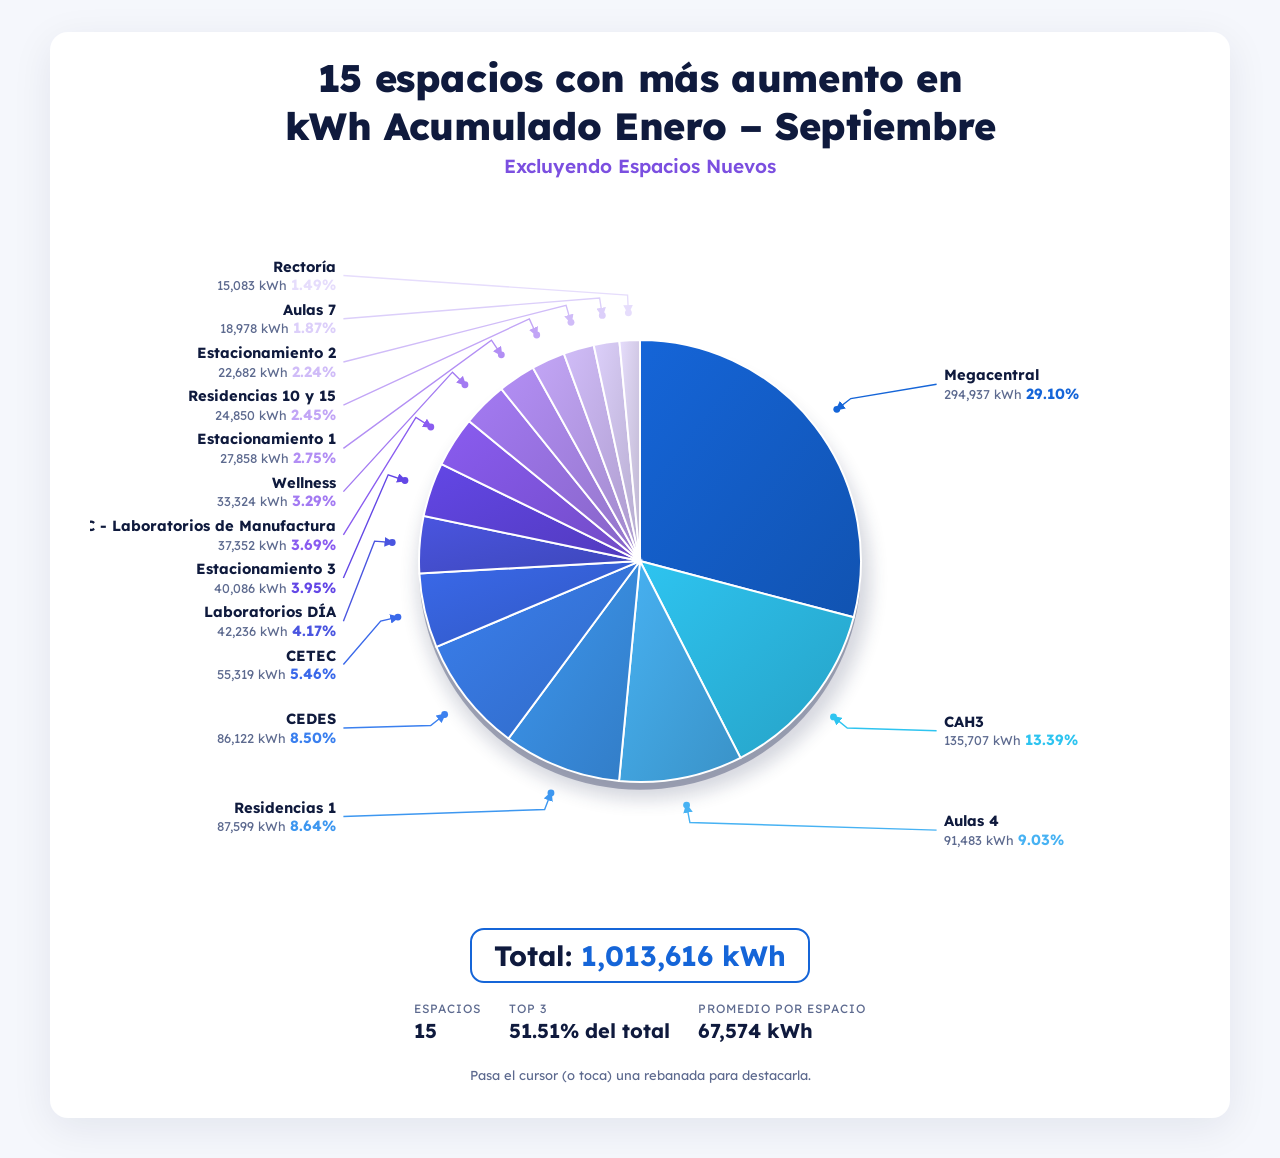
==== index.html @ 66a93bc1 "Add files via upload" ====
<!doctype html>
<html lang="es"><head><meta charset="utf-8"><meta name="viewport" content="width=device-width,initial-scale=1">
<title>Aumento kWh Enero–Septiembre</title>
<meta name="claude:viewport-fit-sides" content="cover">
<link rel="preconnect" href="https://fonts.googleapis.com">
<link rel="stylesheet" href="https://fonts.googleapis.com/css2?family=Lexend:wght@400;600;700;800&display=swap">
<style>
/* Layout: título arriba, pastel con etiquetas a ambos lados, franja de detalle abajo */
:root{
  --bg:#f5f7fc; --card:#ffffff; --fg:#0f1a3d; --muted:#5d6a8f; --line:#c9d2ea;
  --accent:#1565d8; --violet:#7b4fe0; --depth:#1b2650;
  --font:"Lexend",system-ui,-apple-system,"Segoe UI",sans-serif;
}
@media (prefers-color-scheme:dark){:root:not([data-theme="light"]){
  --bg:#0b1024; --card:#131a36; --fg:#eef2ff; --muted:#9aa6cc; --line:#2c3762;
  --accent:#5aa2ff; --violet:#b293ff; --depth:#02040c; color-scheme:dark}}
:root[data-theme="dark"]{
  --bg:#0b1024; --card:#131a36; --fg:#eef2ff; --muted:#9aa6cc; --line:#2c3762;
  --accent:#5aa2ff; --violet:#b293ff; --depth:#02040c; color-scheme:dark}
html,body{background:var(--bg);color:var(--fg);font-family:var(--font)}
.wrap{max-width:1180px;margin:0 auto;padding-block:24px 32px;
  padding-left:max(16px,env(safe-area-inset-left,0px));padding-right:max(16px,env(safe-area-inset-right,0px))}
.card{background:var(--card);border-radius:18px;padding:22px clamp(8px,2vw,28px);box-shadow:0 10px 40px rgba(15,26,61,.08)}
h1{margin:0;text-align:center;font-weight:800;font-size:clamp(20px,3.4vw,38px);text-wrap:balance;letter-spacing:-.01em}
.sub{text-align:center;color:var(--violet);font-weight:600;margin:4px 0 0;font-size:clamp(13px,1.6vw,19px)}
.chart{overflow-x:auto}
svg{display:block;width:100%;height:auto;min-width:640px;max-width:1100px;margin:0 auto}
.slice{cursor:pointer;transition:transform .45s cubic-bezier(.2,.9,.25,1.2);outline:none}
.slice .top{stroke:var(--card);stroke-width:2;transition:filter .3s}
.slice .ext,.slice .shadow{opacity:0;transition:opacity .3s}
.slice.on .ext{opacity:1}.slice.on .shadow{opacity:.45}
.slice.on .top{filter:brightness(1.08) saturate(1.1)}
.chart.has-on .slice:not(.on) .top{filter:saturate(.55) opacity(.55)}
.lbl{transition:opacity .3s}
.chart.has-on .lbl:not(.on){opacity:.28}
.lbl .name{font-weight:700;font-size:15px}
.lbl .val{font-size:13px;fill:var(--muted)}
.lbl .pct{font-weight:700;font-size:15px}
.lbl .lead{fill:none;stroke-width:1.4;transition:stroke-width .3s}
.lbl.on .lead{stroke-width:3}
.lbl .box{opacity:0;transition:opacity .3s}
.lbl.on .box{opacity:1}
.lbl .arrow{opacity:0;transition:opacity .3s}.lbl.on .arrow{opacity:1}
.lbl .dot{transition:opacity .3s}.lbl.on .dot{opacity:0}
.total{display:flex;justify-content:center;margin-top:4px}
.total span{border:2px solid var(--accent);border-radius:14px;padding:8px 22px;font-weight:700;font-size:clamp(18px,2.4vw,28px);font-variant-numeric:tabular-nums}
.total b{color:var(--accent)}
.detail{margin-top:18px;display:flex;flex-wrap:wrap;gap:10px 28px;justify-content:center;align-items:baseline;min-height:56px;font-variant-numeric:tabular-nums}
.detail .k{font-size:12px;text-transform:uppercase;letter-spacing:.08em;color:var(--muted)}
.detail .v{font-size:20px;font-weight:700}
.detail .item{display:flex;flex-direction:column;gap:2px;min-width:0}
.hint{color:var(--muted);text-align:center;font-size:13px;margin-top:10px}
@media (prefers-reduced-motion:reduce){.slice,.slice *,.lbl,.lbl *{transition:none!important}}
</style>

<div class="wrap">
  <div class="card">
    <h1>15 espacios con más aumento en kWh Acumulado Enero – Septiembre</h1>
    <p class="sub">Excluyendo Espacios Nuevos</p>
    <div class="chart" id="chart">
      <svg id="svg" viewBox="0 0 1120 760" role="img" aria-label="Gráfica de pastel de aumento en kWh por espacio"></svg>
    </div>
    <div class="total"><span>Total: <b>1,013,616 kWh</b></span></div>
    <div class="detail" id="detail" aria-live="polite"></div>
    <p class="hint">Pasa el cursor (o toca) una rebanada para destacarla.</p>
  </div>
</div>

<script>
const DATA=[
 ["Megacentral",294937,"29.10%","#1565d8"],
 ["CAH3",135707,"13.39%","#2ec4f0"],
 ["Aulas 4",91483,"9.03%","#47b2f3"],
 ["Residencias 1",87599,"8.64%","#3d97f0"],
 ["CEDES",86122,"8.50%","#3b80ef"],
 ["CETEC",55319,"5.46%","#3a69ea"],
 ["Laboratorios DÍA",42236,"4.17%","#4a55e0"],
 ["Estacionamiento 3",40086,"3.95%","#6347e6"],
 ["CETEC - Laboratorios de Manufactura",37352,"3.69%","#8a5cf0"],
 ["Wellness",33324,"3.29%","#a37af2"],
 ["Estacionamiento 1",27858,"2.75%","#b28ef4"],
 ["Residencias 10 y 15",24850,"2.45%","#c2a5f6"],
 ["Estacionamiento 2",22682,"2.24%","#d0bcf8"],
 ["Aulas 7",18978,"1.87%","#dccffa"],
 ["Rectoría",15083,"1.49%","#e6ddfc"]
];
const TOTAL=DATA.reduce((s,d)=>s+d[1],0), AVG=TOTAL/DATA.length;
const NS="http://www.w3.org/2000/svg", svg=document.getElementById("svg"), chart=document.getElementById("chart");
const CX=560, CY=390, R=225, POP=24, DEPTH=14;
const el=(t,a={},p)=>{const e=document.createElementNS(NS,t);for(const k in a)e.setAttribute(k,a[k]);if(p)p.appendChild(e);return e};
const pt=(a,r)=>[CX+r*Math.sin(a),CY-r*Math.cos(a)];
const fmt=n=>n.toLocaleString("en-US");
// darken hex
const shade=(h,f)=>{const n=parseInt(h.slice(1),16);const c=[n>>16,(n>>8)&255,n&255].map(v=>Math.round(v*f));return`rgb(${c})`};

const defs=el("defs",{},svg);
el("filter",{id:"blur",x:"-30%",y:"-30%",width:"160%",height:"160%"},defs).appendChild(el("feGaussianBlur",{stdDeviation:"9"}));
const mk=el("marker",{id:"arrow",viewBox:"0 0 10 10",refX:"8",refY:"5",markerWidth:"7",markerHeight:"7",orient:"auto-start-reverse"},defs);
el("path",{d:"M0,0 L10,5 L0,10 z",fill:"context-stroke"},mk);

// base 3D puck under the pie
el("ellipse",{cx:CX+4,cy:CY+18,rx:R+6,ry:R,fill:"var(--depth)",opacity:.18,filter:"url(#blur)"},svg);
el("circle",{cx:CX,cy:CY+8,r:R,fill:"var(--depth)",opacity:.35},svg);

const gSlices=el("g",{},svg), gLabels=el("g",{},svg);
let a0=0; const items=[];
DATA.forEach((d,i)=>{
  const sweep=d[1]/TOTAL*2*Math.PI, a1=a0+sweep, mid=a0+sweep/2;
  const [x0,y0]=pt(a0,R),[x1,y1]=pt(a1,R), large=sweep>Math.PI?1:0;
  const dPath=`M${CX},${CY} L${x0},${y0} A${R},${R} 0 ${large} 1 ${x1},${y1} Z`;
  const grad=el("linearGradient",{id:"g"+i,x1:"0",y1:"0",x2:"1",y2:"1"},defs);
  el("stop",{offset:"0","stop-color":d[3]},grad);
  el("stop",{offset:"1","stop-color":shade(d[3],.82)},grad);

  const g=el("g",{class:"slice",tabindex:"0",role:"button","aria-label":`${d[0]}: ${fmt(d[1])} kWh, ${d[2]}`},gSlices);
  el("path",{class:"shadow",d:dPath,fill:"#000",transform:"translate(10,26)",filter:"url(#blur)"},g);
  const ext=el("g",{class:"ext"},g);
  for(let k=DEPTH;k>0;k-=1.5) el("path",{d:dPath,fill:shade(d[3],.55),transform:`translate(0,${k})`},ext);
  el("path",{class:"top",d:dPath,fill:`url(#g${i})`},g);
  const dx=POP*Math.sin(mid), dy=-POP*Math.cos(mid);
  items.push({d,i,mid,g,pop:`translate(${dx.toFixed(1)}px,${(dy-6).toFixed(1)}px)`,rank:i+1});
  a0=a1;
});

// label layout: split by side, spread vertically
const GAP=44, sides={L:[],R:[]};
items.forEach(it=>{it.side=Math.sin(it.mid)>=0?"R":"L";it.y=CY-(R+60)*Math.cos(it.mid);sides[it.side].push(it)});
for(const s of["L","R"]){
  const arr=sides[s].sort((a,b)=>a.y-b.y);
  for(let k=1;k<arr.length;k++) arr[k].y=Math.max(arr[k].y,arr[k-1].y+GAP);
  const maxY=740; const over=arr.length?arr[arr.length-1].y-maxY:0;
  if(over>0) arr.forEach(it=>it.y-=over);
  for(let k=arr.length-2;k>=0;k--) arr[k].y=Math.min(arr[k].y,arr[k+1].y-GAP);
}
items.forEach(it=>{
  const {d,side,y,mid}=it, right=side==="R";
  const lx=right?CX+R+85:CX-R-85, anchor=right?"start":"end";
  const [sx,sy]=pt(mid,R+POP+4), [ex,ey]=pt(mid,R+POP+22);
  const g=el("g",{class:"lbl"},gLabels);
  const color=d[3];
  const box=el("rect",{class:"box",rx:10,fill:"var(--card)",stroke:color,"stroke-width":2},g);
  el("path",{class:"lead",d:`M${sx},${sy} L${ex},${ey} L${lx+(right?-8:8)},${y-6}`,stroke:color,"marker-start":"url(#arrow)"},g);
  el("circle",{class:"dot",cx:sx,cy:sy,r:3.5,fill:color},g);
  const t=el("text",{x:lx,y:y-10,"text-anchor":anchor},g);
  const n=el("tspan",{class:"name",fill:"var(--fg)"},t);n.textContent=d[0];
  const t2=el("text",{x:lx,y:y+9,"text-anchor":anchor},g);
  const v=el("tspan",{class:"val"},t2);v.textContent=fmt(d[1])+" kWh  ";
  const p=el("tspan",{class:"pct",fill:color},t2);p.textContent=d[2];
  it.lbl=g;it.box=box;it.texts=[t,t2];
});
// size boxes after render
requestAnimationFrame(()=>items.forEach(it=>{
  const b1=it.texts[0].getBBox(),b2=it.texts[1].getBBox();
  const x=Math.min(b1.x,b2.x)-12,y=b1.y-8,w=Math.max(b1.x+b1.width,b2.x+b2.width)-x+12,h=b2.y+b2.height-y+8;
  Object.entries({x,y,width:w,height:h}).forEach(([k,v])=>it.box.setAttribute(k,v));
}));

const detail=document.getElementById("detail");
function showDetail(it){
  const cells=it?[
    ["Espacio",it.d[0]],["Posición",`#${it.rank} de 15`],["Aumento",fmt(it.d[1])+" kWh"],
    ["Del total",it.d[2]],["Vs. promedio",(it.d[1]/AVG).toFixed(2)+"×"]
  ]:[
    ["Espacios","15"],["Top 3",((DATA[0][1]+DATA[1][1]+DATA[2][1])/TOTAL*100).toFixed(2)+"% del total"],
    ["Promedio por espacio",fmt(Math.round(AVG))+" kWh"]
  ];
  detail.innerHTML=cells.map(([k,v])=>`<div class="item"><span class="k">${k}</span><span class="v">${v}</span></div>`).join("");
}
let active=null;
function set(it){
  if(active===it) return;
  if(active){active.g.classList.remove("on");active.g.style.transform="";active.lbl.classList.remove("on")}
  active=it;
  chart.classList.toggle("has-on",!!it);
  if(it){
    gSlices.appendChild(it.g); gLabels.appendChild(it.lbl);
    it.g.classList.add("on"); it.lbl.classList.add("on");
    requestAnimationFrame(()=>it.g.style.transform=it.pop);
  }
  showDetail(it);
}
items.forEach(it=>{
  it.g.addEventListener("mouseenter",()=>set(it));
  it.g.addEventListener("focus",()=>set(it));
  it.g.addEventListener("click",e=>{e.stopPropagation();set(active===it&&e.pointerType!=="mouse"?null:it)});
  it.lbl.style.cursor="pointer";
  it.lbl.addEventListener("mouseenter",()=>set(it));
});
gSlices.addEventListener("mouseleave",e=>{if(!gLabels.contains(e.relatedTarget))set(null)});
gLabels.addEventListener("mouseleave",e=>{if(!gSlices.contains(e.relatedTarget))set(null)});
document.addEventListener("click",()=>set(null));
showDetail(null);
</script>

</html>
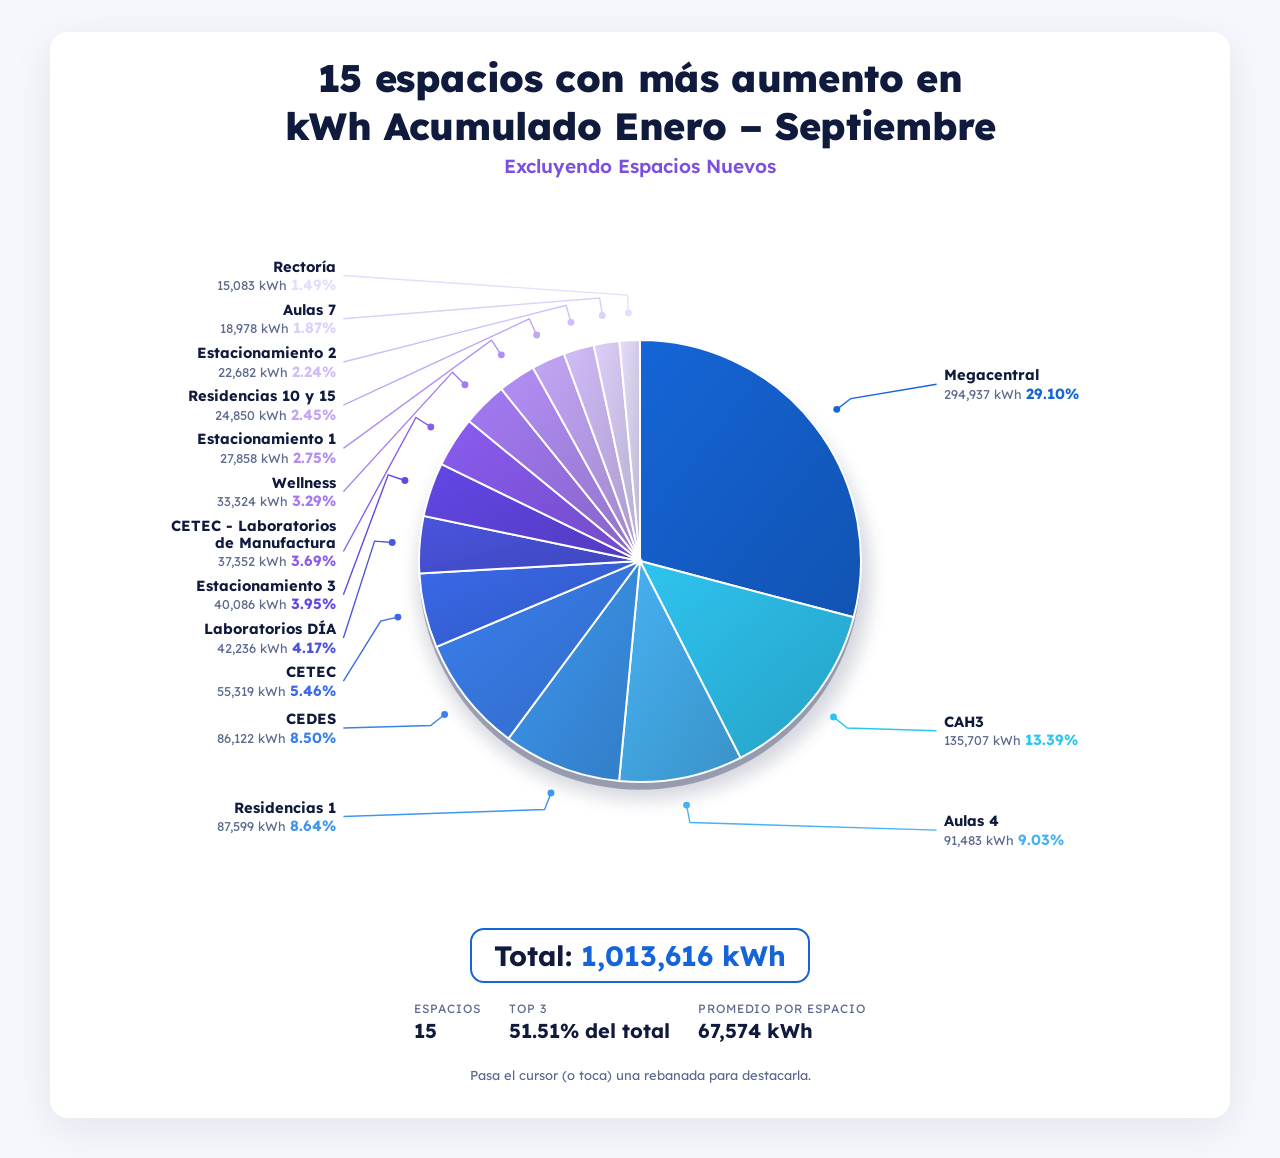
==== commit bfd1efda: "Add files via upload" ====
--- a/index.html
+++ b/index.html
@@ -30,7 +30,7 @@
 .slice .ext,.slice .shadow{opacity:0;transition:opacity .3s}
 .slice.on .ext{opacity:1}.slice.on .shadow{opacity:.45}
 .slice.on .top{filter:brightness(1.08) saturate(1.1)}
-.chart.has-on .slice:not(.on) .top{filter:saturate(.55) opacity(.55)}
+.chart.has-on .slice:not(.on) .top{filter:saturate(.7) opacity(.7)}
 .lbl{transition:opacity .3s}
 .chart.has-on .lbl:not(.on){opacity:.28}
 .lbl .name{font-weight:700;font-size:15px}
@@ -127,10 +127,11 @@
 items.forEach(it=>{it.side=Math.sin(it.mid)>=0?"R":"L";it.y=CY-(R+60)*Math.cos(it.mid);sides[it.side].push(it)});
 for(const s of["L","R"]){
   const arr=sides[s].sort((a,b)=>a.y-b.y);
-  for(let k=1;k<arr.length;k++) arr[k].y=Math.max(arr[k].y,arr[k-1].y+GAP);
+  const ex=it=>it.d[0].length>20?17:0;
+  for(let k=1;k<arr.length;k++) arr[k].y=Math.max(arr[k].y,arr[k-1].y+GAP+ex(arr[k]));
   const maxY=740; const over=arr.length?arr[arr.length-1].y-maxY:0;
   if(over>0) arr.forEach(it=>it.y-=over);
-  for(let k=arr.length-2;k>=0;k--) arr[k].y=Math.min(arr[k].y,arr[k+1].y-GAP);
+  for(let k=arr.length-2;k>=0;k--) arr[k].y=Math.min(arr[k].y,arr[k+1].y-GAP-ex(arr[k+1]));
 }
 items.forEach(it=>{
   const {d,side,y,mid}=it, right=side==="R";
@@ -139,14 +140,18 @@
   const g=el("g",{class:"lbl"},gLabels);
   const color=d[3];
   const box=el("rect",{class:"box",rx:10,fill:"var(--card)",stroke:color,"stroke-width":2},g);
-  el("path",{class:"lead",d:`M${sx},${sy} L${ex},${ey} L${lx+(right?-8:8)},${y-6}`,stroke:color,"marker-start":"url(#arrow)"},g);
+  el("path",{class:"lead",d:`M${sx},${sy} L${ex},${ey} L${lx+(right?-8:8)},${y-6}`,stroke:color},g);
   el("circle",{class:"dot",cx:sx,cy:sy,r:3.5,fill:color},g);
-  const t=el("text",{x:lx,y:y-10,"text-anchor":anchor},g);
-  const n=el("tspan",{class:"name",fill:"var(--fg)"},t);n.textContent=d[0];
+  // nombres largos en dos líneas
+  let lines=[d[0]];
+  if(d[0].length>20){const cut=d[0].lastIndexOf(" ",Math.ceil(d[0].length/2)+2);lines=[d[0].slice(0,cut),d[0].slice(cut+1)]}
+  const off=(lines.length-1)*17;
+  const t=el("text",{x:lx,y:y-10-off,"text-anchor":anchor},g);
+  lines.forEach((ln,k)=>{const n=el("tspan",{class:"name",fill:"var(--fg)",x:lx,dy:k?17:0},t);n.textContent=ln});
   const t2=el("text",{x:lx,y:y+9,"text-anchor":anchor},g);
   const v=el("tspan",{class:"val"},t2);v.textContent=fmt(d[1])+" kWh  ";
   const p=el("tspan",{class:"pct",fill:color},t2);p.textContent=d[2];
-  it.lbl=g;it.box=box;it.texts=[t,t2];
+  it.lbl=g;it.box=box;it.lead=g.querySelector(".lead");it.texts=[t,t2];
 });
 // size boxes after render
 requestAnimationFrame(()=>items.forEach(it=>{
@@ -169,12 +174,12 @@
 let active=null;
 function set(it){
   if(active===it) return;
-  if(active){active.g.classList.remove("on");active.g.style.transform="";active.lbl.classList.remove("on")}
+  if(active){active.g.classList.remove("on");active.g.style.transform="";active.lbl.classList.remove("on");active.lead.removeAttribute("marker-start")}
   active=it;
   chart.classList.toggle("has-on",!!it);
   if(it){
     gSlices.appendChild(it.g); gLabels.appendChild(it.lbl);
-    it.g.classList.add("on"); it.lbl.classList.add("on");
+    it.g.classList.add("on"); it.lbl.classList.add("on"); it.lead.setAttribute("marker-start","url(#arrow)");
     requestAnimationFrame(()=>it.g.style.transform=it.pop);
   }
   showDetail(it);
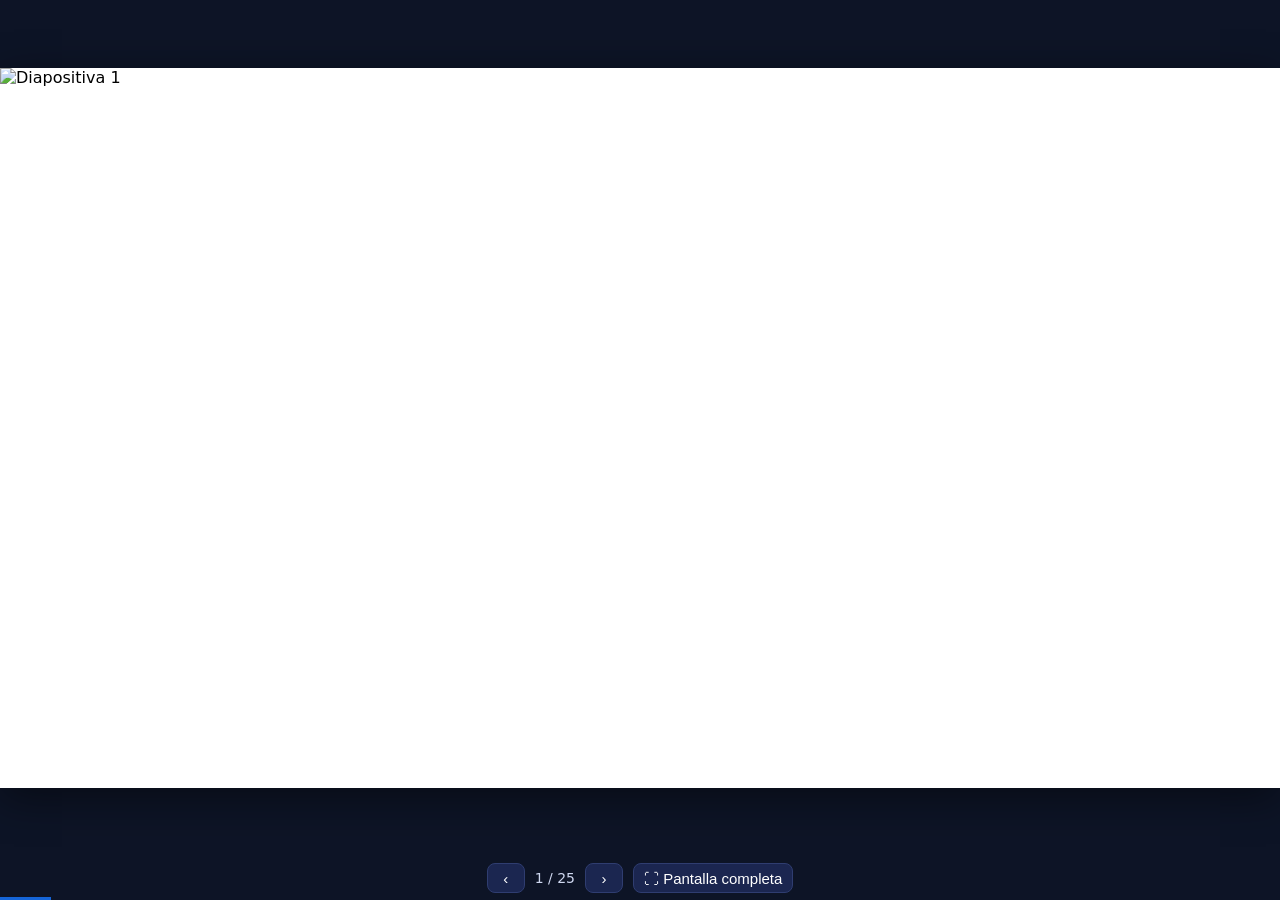
==== commit 1953a699: "Add files via upload" ====
--- a/index.html
+++ b/index.html
@@ -1,200 +1,60 @@
 <!doctype html>
-<html lang="es"><head><meta charset="utf-8"><meta name="viewport" content="width=device-width,initial-scale=1">
-<title>Aumento kWh Enero–Septiembre</title>
-<meta name="claude:viewport-fit-sides" content="cover">
-<link rel="preconnect" href="https://fonts.googleapis.com">
-<link rel="stylesheet" href="https://fonts.googleapis.com/css2?family=Lexend:wght@400;600;700;800&display=swap">
+<html lang="es"><head><meta charset="utf-8">
+<meta name="viewport" content="width=device-width,initial-scale=1">
+<title>Semana 43 – Reunión de Indicadores</title>
 <style>
-/* Layout: título arriba, pastel con etiquetas a ambos lados, franja de detalle abajo */
-:root{
-  --bg:#f5f7fc; --card:#ffffff; --fg:#0f1a3d; --muted:#5d6a8f; --line:#c9d2ea;
-  --accent:#1565d8; --violet:#7b4fe0; --depth:#1b2650;
-  --font:"Lexend",system-ui,-apple-system,"Segoe UI",sans-serif;
+*{box-sizing:border-box}
+html,body{margin:0;height:100%;background:#0d1426;overflow:hidden;font-family:"Segoe UI",system-ui,sans-serif}
+#stage{position:absolute;inset:0 0 44px 0;display:flex;align-items:center;justify-content:center}
+.slide{position:absolute;aspect-ratio:16/9;width:min(100vw,calc((100vh - 44px)*16/9));background:#fff;box-shadow:0 10px 40px rgba(0,0,0,.45);
+  opacity:0;pointer-events:none;transition:opacity .35s}
+.slide.on{opacity:1;pointer-events:auto}
+.slide img,.slide iframe{display:block;width:100%;height:100%;border:0;object-fit:contain}
+.badge{position:absolute;top:10px;right:12px;background:#1565d8;color:#fff;font-size:12px;padding:3px 9px;border-radius:20px;opacity:.85;pointer-events:none}
+#bar{position:absolute;left:0;right:0;bottom:0;height:44px;display:flex;align-items:center;justify-content:center;gap:10px;color:#cfd8f0;font-size:14px}
+#bar button{background:#1b2650;color:#fff;border:1px solid #2f3d70;border-radius:8px;height:30px;min-width:38px;padding:0 10px;cursor:pointer;font-size:15px}
+#bar button:hover{background:#26346b}
+#prog{position:absolute;left:0;bottom:0;height:3px;background:#1565d8;transition:width .3s}
+body.fs #bar{opacity:0;transition:opacity .3s}body.fs #bar:hover{opacity:1}
+body.fs #stage{inset:0}
+body.fs .slide{width:min(100vw,calc(100vh*16/9))}
+</style></head><body>
+<div id="stage"></div>
+<div id="bar"><button id="prev" title="Anterior (←)">‹</button><span id="num"></span><button id="next" title="Siguiente (→)">›</button>
+<button id="full" title="Pantalla completa (F)">⛶ Pantalla completa</button></div>
+<div id="prog"></div>
+<script>
+const S=[{"img": "img/s01.jpg", "live": null}, {"img": "img/s02.jpg", "live": null}, {"img": "img/s03.jpg", "live": null}, {"img": "img/s04.jpg", "live": null}, {"img": "img/s05.jpg", "live": null}, {"img": "img/s06.jpg", "live": null}, {"img": "img/s07.jpg", "live": null}, {"img": "img/s08.jpg", "live": null}, {"img": "img/s09.jpg", "live": null}, {"img": "img/s10.jpg", "live": null}, {"img": "img/s11.jpg", "live": null}, {"img": "img/s12.jpg", "live": null}, {"img": "img/s13.jpg", "live": null}, {"img": "img/s14.jpg", "live": null}, {"img": "img/s15.jpg", "live": null}, {"img": "img/s16.jpg", "live": null}, {"img": "img/s17.jpg", "live": null}, {"img": "img/s18.jpg", "live": "../cargas-identificadas-s43.html"}, {"img": "img/s19.jpg", "live": null}, {"img": "img/s20.jpg", "live": null}, {"img": "img/s21.jpg", "live": null}, {"img": "img/s22.jpg", "live": "../aumento-ene-sep.html"}, {"img": "img/s23.jpg", "live": "../ahorro-ene-sep.html"}, {"img": "img/s24.jpg", "live": null}, {"img": "img/s25.jpg", "live": null}];
+const stage=document.getElementById("stage"),els=[];
+S.forEach((s,i)=>{const d=document.createElement("div");d.className="slide";
+  if(s.live){d.dataset.live=s.live;d.innerHTML='<img src="'+s.img+'" alt="Diapositiva '+(i+1)+'"><span class="badge">Interactiva</span>'}
+  else d.innerHTML='<img loading="'+(i<2?"eager":"lazy")+'" src="'+s.img+'" alt="Diapositiva '+(i+1)+'">';
+  stage.appendChild(d);els.push(d)});
+let cur=0;
+function hook(fr){try{fr.contentWindow.document.addEventListener("keydown",key)}catch(e){}}
+function go(n){
+  n=Math.max(0,Math.min(S.length-1,n));els[cur].classList.remove("on");cur=n;const d=els[cur];
+  if(d.dataset.live&&!d.querySelector("iframe")){const f=document.createElement("iframe");f.src=d.dataset.live;f.onload=()=>{hook(f);const im=d.querySelector("img");if(im)im.remove()};
+    f.style.position="absolute";f.style.inset="0";d.appendChild(f)}
+  d.classList.add("on");
+  [cur+1,cur+2].forEach(k=>{if(els[k]){const im=els[k].querySelector("img");if(im)im.loading="eager"}});
+  document.getElementById("num").textContent=(cur+1)+" / "+S.length;
+  document.getElementById("prog").style.width=((cur+1)/S.length*100)+"%";
+  history.replaceState(null,"","#"+(cur+1));
 }
-@media (prefers-color-scheme:dark){:root:not([data-theme="light"]){
-  --bg:#0b1024; --card:#131a36; --fg:#eef2ff; --muted:#9aa6cc; --line:#2c3762;
-  --accent:#5aa2ff; --violet:#b293ff; --depth:#02040c; color-scheme:dark}}
-:root[data-theme="dark"]{
-  --bg:#0b1024; --card:#131a36; --fg:#eef2ff; --muted:#9aa6cc; --line:#2c3762;
-  --accent:#5aa2ff; --violet:#b293ff; --depth:#02040c; color-scheme:dark}
-html,body{background:var(--bg);color:var(--fg);font-family:var(--font)}
-.wrap{max-width:1180px;margin:0 auto;padding-block:24px 32px;
-  padding-left:max(16px,env(safe-area-inset-left,0px));padding-right:max(16px,env(safe-area-inset-right,0px))}
-.card{background:var(--card);border-radius:18px;padding:22px clamp(8px,2vw,28px);box-shadow:0 10px 40px rgba(15,26,61,.08)}
-h1{margin:0;text-align:center;font-weight:800;font-size:clamp(20px,3.4vw,38px);text-wrap:balance;letter-spacing:-.01em}
-.sub{text-align:center;color:var(--violet);font-weight:600;margin:4px 0 0;font-size:clamp(13px,1.6vw,19px)}
-.chart{overflow-x:auto}
-svg{display:block;width:100%;height:auto;min-width:640px;max-width:1100px;margin:0 auto}
-.slice{cursor:pointer;transition:transform .45s cubic-bezier(.2,.9,.25,1.2);outline:none}
-.slice .top{stroke:var(--card);stroke-width:2;transition:filter .3s}
-.slice .ext,.slice .shadow{opacity:0;transition:opacity .3s}
-.slice.on .ext{opacity:1}.slice.on .shadow{opacity:.45}
-.slice.on .top{filter:brightness(1.08) saturate(1.1)}
-.chart.has-on .slice:not(.on) .top{filter:saturate(.7) opacity(.7)}
-.lbl{transition:opacity .3s}
-.chart.has-on .lbl:not(.on){opacity:.28}
-.lbl .name{font-weight:700;font-size:15px}
-.lbl .val{font-size:13px;fill:var(--muted)}
-.lbl .pct{font-weight:700;font-size:15px}
-.lbl .lead{fill:none;stroke-width:1.4;transition:stroke-width .3s}
-.lbl.on .lead{stroke-width:3}
-.lbl .box{opacity:0;transition:opacity .3s}
-.lbl.on .box{opacity:1}
-.lbl .arrow{opacity:0;transition:opacity .3s}.lbl.on .arrow{opacity:1}
-.lbl .dot{transition:opacity .3s}.lbl.on .dot{opacity:0}
-.total{display:flex;justify-content:center;margin-top:4px}
-.total span{border:2px solid var(--accent);border-radius:14px;padding:8px 22px;font-weight:700;font-size:clamp(18px,2.4vw,28px);font-variant-numeric:tabular-nums}
-.total b{color:var(--accent)}
-.detail{margin-top:18px;display:flex;flex-wrap:wrap;gap:10px 28px;justify-content:center;align-items:baseline;min-height:56px;font-variant-numeric:tabular-nums}
-.detail .k{font-size:12px;text-transform:uppercase;letter-spacing:.08em;color:var(--muted)}
-.detail .v{font-size:20px;font-weight:700}
-.detail .item{display:flex;flex-direction:column;gap:2px;min-width:0}
-.hint{color:var(--muted);text-align:center;font-size:13px;margin-top:10px}
-@media (prefers-reduced-motion:reduce){.slice,.slice *,.lbl,.lbl *{transition:none!important}}
-</style>
-
-<div class="wrap">
-  <div class="card">
-    <h1>15 espacios con más aumento en kWh Acumulado Enero – Septiembre</h1>
-    <p class="sub">Excluyendo Espacios Nuevos</p>
-    <div class="chart" id="chart">
-      <svg id="svg" viewBox="0 0 1120 760" role="img" aria-label="Gráfica de pastel de aumento en kWh por espacio"></svg>
-    </div>
-    <div class="total"><span>Total: <b>1,013,616 kWh</b></span></div>
-    <div class="detail" id="detail" aria-live="polite"></div>
-    <p class="hint">Pasa el cursor (o toca) una rebanada para destacarla.</p>
-  </div>
-</div>
-
-<script>
-const DATA=[
- ["Megacentral",294937,"29.10%","#1565d8"],
- ["CAH3",135707,"13.39%","#2ec4f0"],
- ["Aulas 4",91483,"9.03%","#47b2f3"],
- ["Residencias 1",87599,"8.64%","#3d97f0"],
- ["CEDES",86122,"8.50%","#3b80ef"],
- ["CETEC",55319,"5.46%","#3a69ea"],
- ["Laboratorios DÍA",42236,"4.17%","#4a55e0"],
- ["Estacionamiento 3",40086,"3.95%","#6347e6"],
- ["CETEC - Laboratorios de Manufactura",37352,"3.69%","#8a5cf0"],
- ["Wellness",33324,"3.29%","#a37af2"],
- ["Estacionamiento 1",27858,"2.75%","#b28ef4"],
- ["Residencias 10 y 15",24850,"2.45%","#c2a5f6"],
- ["Estacionamiento 2",22682,"2.24%","#d0bcf8"],
- ["Aulas 7",18978,"1.87%","#dccffa"],
- ["Rectoría",15083,"1.49%","#e6ddfc"]
-];
-const TOTAL=DATA.reduce((s,d)=>s+d[1],0), AVG=TOTAL/DATA.length;
-const NS="http://www.w3.org/2000/svg", svg=document.getElementById("svg"), chart=document.getElementById("chart");
-const CX=560, CY=390, R=225, POP=24, DEPTH=14;
-const el=(t,a={},p)=>{const e=document.createElementNS(NS,t);for(const k in a)e.setAttribute(k,a[k]);if(p)p.appendChild(e);return e};
-const pt=(a,r)=>[CX+r*Math.sin(a),CY-r*Math.cos(a)];
-const fmt=n=>n.toLocaleString("en-US");
-// darken hex
-const shade=(h,f)=>{const n=parseInt(h.slice(1),16);const c=[n>>16,(n>>8)&255,n&255].map(v=>Math.round(v*f));return`rgb(${c})`};
-
-const defs=el("defs",{},svg);
-el("filter",{id:"blur",x:"-30%",y:"-30%",width:"160%",height:"160%"},defs).appendChild(el("feGaussianBlur",{stdDeviation:"9"}));
-const mk=el("marker",{id:"arrow",viewBox:"0 0 10 10",refX:"8",refY:"5",markerWidth:"7",markerHeight:"7",orient:"auto-start-reverse"},defs);
-el("path",{d:"M0,0 L10,5 L0,10 z",fill:"context-stroke"},mk);
-
-// base 3D puck under the pie
-el("ellipse",{cx:CX+4,cy:CY+18,rx:R+6,ry:R,fill:"var(--depth)",opacity:.18,filter:"url(#blur)"},svg);
-el("circle",{cx:CX,cy:CY+8,r:R,fill:"var(--depth)",opacity:.35},svg);
-
-const gSlices=el("g",{},svg), gLabels=el("g",{},svg);
-let a0=0; const items=[];
-DATA.forEach((d,i)=>{
-  const sweep=d[1]/TOTAL*2*Math.PI, a1=a0+sweep, mid=a0+sweep/2;
-  const [x0,y0]=pt(a0,R),[x1,y1]=pt(a1,R), large=sweep>Math.PI?1:0;
-  const dPath=`M${CX},${CY} L${x0},${y0} A${R},${R} 0 ${large} 1 ${x1},${y1} Z`;
-  const grad=el("linearGradient",{id:"g"+i,x1:"0",y1:"0",x2:"1",y2:"1"},defs);
-  el("stop",{offset:"0","stop-color":d[3]},grad);
-  el("stop",{offset:"1","stop-color":shade(d[3],.82)},grad);
-
-  const g=el("g",{class:"slice",tabindex:"0",role:"button","aria-label":`${d[0]}: ${fmt(d[1])} kWh, ${d[2]}`},gSlices);
-  el("path",{class:"shadow",d:dPath,fill:"#000",transform:"translate(10,26)",filter:"url(#blur)"},g);
-  const ext=el("g",{class:"ext"},g);
-  for(let k=DEPTH;k>0;k-=1.5) el("path",{d:dPath,fill:shade(d[3],.55),transform:`translate(0,${k})`},ext);
-  el("path",{class:"top",d:dPath,fill:`url(#g${i})`},g);
-  const dx=POP*Math.sin(mid), dy=-POP*Math.cos(mid);
-  items.push({d,i,mid,g,pop:`translate(${dx.toFixed(1)}px,${(dy-6).toFixed(1)}px)`,rank:i+1});
-  a0=a1;
-});
-
-// label layout: split by side, spread vertically
-const GAP=44, sides={L:[],R:[]};
-items.forEach(it=>{it.side=Math.sin(it.mid)>=0?"R":"L";it.y=CY-(R+60)*Math.cos(it.mid);sides[it.side].push(it)});
-for(const s of["L","R"]){
-  const arr=sides[s].sort((a,b)=>a.y-b.y);
-  const ex=it=>it.d[0].length>20?17:0;
-  for(let k=1;k<arr.length;k++) arr[k].y=Math.max(arr[k].y,arr[k-1].y+GAP+ex(arr[k]));
-  const maxY=740; const over=arr.length?arr[arr.length-1].y-maxY:0;
-  if(over>0) arr.forEach(it=>it.y-=over);
-  for(let k=arr.length-2;k>=0;k--) arr[k].y=Math.min(arr[k].y,arr[k+1].y-GAP-ex(arr[k+1]));
+function key(e){
+  if(["ArrowRight","PageDown"," ","Enter"].includes(e.key)){e.preventDefault();go(cur+1)}
+  else if(["ArrowLeft","PageUp","Backspace"].includes(e.key)){e.preventDefault();go(cur-1)}
+  else if(e.key==="Home")go(0);else if(e.key==="End")go(S.length-1);
+  else if(e.key==="f"||e.key==="F")full();
 }
-items.forEach(it=>{
-  const {d,side,y,mid}=it, right=side==="R";
-  const lx=right?CX+R+85:CX-R-85, anchor=right?"start":"end";
-  const [sx,sy]=pt(mid,R+POP+4), [ex,ey]=pt(mid,R+POP+22);
-  const g=el("g",{class:"lbl"},gLabels);
-  const color=d[3];
-  const box=el("rect",{class:"box",rx:10,fill:"var(--card)",stroke:color,"stroke-width":2},g);
-  el("path",{class:"lead",d:`M${sx},${sy} L${ex},${ey} L${lx+(right?-8:8)},${y-6}`,stroke:color},g);
-  el("circle",{class:"dot",cx:sx,cy:sy,r:3.5,fill:color},g);
-  // nombres largos en dos líneas
-  let lines=[d[0]];
-  if(d[0].length>20){const cut=d[0].lastIndexOf(" ",Math.ceil(d[0].length/2)+2);lines=[d[0].slice(0,cut),d[0].slice(cut+1)]}
-  const off=(lines.length-1)*17;
-  const t=el("text",{x:lx,y:y-10-off,"text-anchor":anchor},g);
-  lines.forEach((ln,k)=>{const n=el("tspan",{class:"name",fill:"var(--fg)",x:lx,dy:k?17:0},t);n.textContent=ln});
-  const t2=el("text",{x:lx,y:y+9,"text-anchor":anchor},g);
-  const v=el("tspan",{class:"val"},t2);v.textContent=fmt(d[1])+" kWh  ";
-  const p=el("tspan",{class:"pct",fill:color},t2);p.textContent=d[2];
-  it.lbl=g;it.box=box;it.lead=g.querySelector(".lead");it.texts=[t,t2];
-});
-// size boxes after render
-requestAnimationFrame(()=>items.forEach(it=>{
-  const b1=it.texts[0].getBBox(),b2=it.texts[1].getBBox();
-  const x=Math.min(b1.x,b2.x)-12,y=b1.y-8,w=Math.max(b1.x+b1.width,b2.x+b2.width)-x+12,h=b2.y+b2.height-y+8;
-  Object.entries({x,y,width:w,height:h}).forEach(([k,v])=>it.box.setAttribute(k,v));
-}));
-
-const detail=document.getElementById("detail");
-function showDetail(it){
-  const cells=it?[
-    ["Espacio",it.d[0]],["Posición",`#${it.rank} de 15`],["Aumento",fmt(it.d[1])+" kWh"],
-    ["Del total",it.d[2]],["Vs. promedio",(it.d[1]/AVG).toFixed(2)+"×"]
-  ]:[
-    ["Espacios","15"],["Top 3",((DATA[0][1]+DATA[1][1]+DATA[2][1])/TOTAL*100).toFixed(2)+"% del total"],
-    ["Promedio por espacio",fmt(Math.round(AVG))+" kWh"]
-  ];
-  detail.innerHTML=cells.map(([k,v])=>`<div class="item"><span class="k">${k}</span><span class="v">${v}</span></div>`).join("");
-}
-let active=null;
-function set(it){
-  if(active===it) return;
-  if(active){active.g.classList.remove("on");active.g.style.transform="";active.lbl.classList.remove("on");active.lead.removeAttribute("marker-start")}
-  active=it;
-  chart.classList.toggle("has-on",!!it);
-  if(it){
-    gSlices.appendChild(it.g); gLabels.appendChild(it.lbl);
-    it.g.classList.add("on"); it.lbl.classList.add("on"); it.lead.setAttribute("marker-start","url(#arrow)");
-    requestAnimationFrame(()=>it.g.style.transform=it.pop);
-  }
-  showDetail(it);
-}
-items.forEach(it=>{
-  it.g.addEventListener("mouseenter",()=>set(it));
-  it.g.addEventListener("focus",()=>set(it));
-  it.g.addEventListener("click",e=>{e.stopPropagation();set(active===it&&e.pointerType!=="mouse"?null:it)});
-  it.lbl.style.cursor="pointer";
-  it.lbl.addEventListener("mouseenter",()=>set(it));
-});
-gSlices.addEventListener("mouseleave",e=>{if(!gLabels.contains(e.relatedTarget))set(null)});
-gLabels.addEventListener("mouseleave",e=>{if(!gSlices.contains(e.relatedTarget))set(null)});
-document.addEventListener("click",()=>set(null));
-showDetail(null);
-</script>
-
-</html>
+function full(){if(!document.fullscreenElement)document.documentElement.requestFullscreen().catch(()=>{});else document.exitFullscreen()}
+document.addEventListener("fullscreenchange",()=>document.body.classList.toggle("fs",!!document.fullscreenElement));
+document.addEventListener("keydown",key);
+document.getElementById("prev").onclick=()=>go(cur-1);
+document.getElementById("next").onclick=()=>go(cur+1);
+document.getElementById("full").onclick=full;
+let tx=null;stage.addEventListener("touchstart",e=>tx=e.touches[0].clientX,{passive:true});
+stage.addEventListener("touchend",e=>{if(tx===null)return;const dx=e.changedTouches[0].clientX-tx;if(Math.abs(dx)>50)go(cur+(dx<0?1:-1));tx=null});
+go((parseInt(location.hash.slice(1))||1)-1);
+</script></body></html>
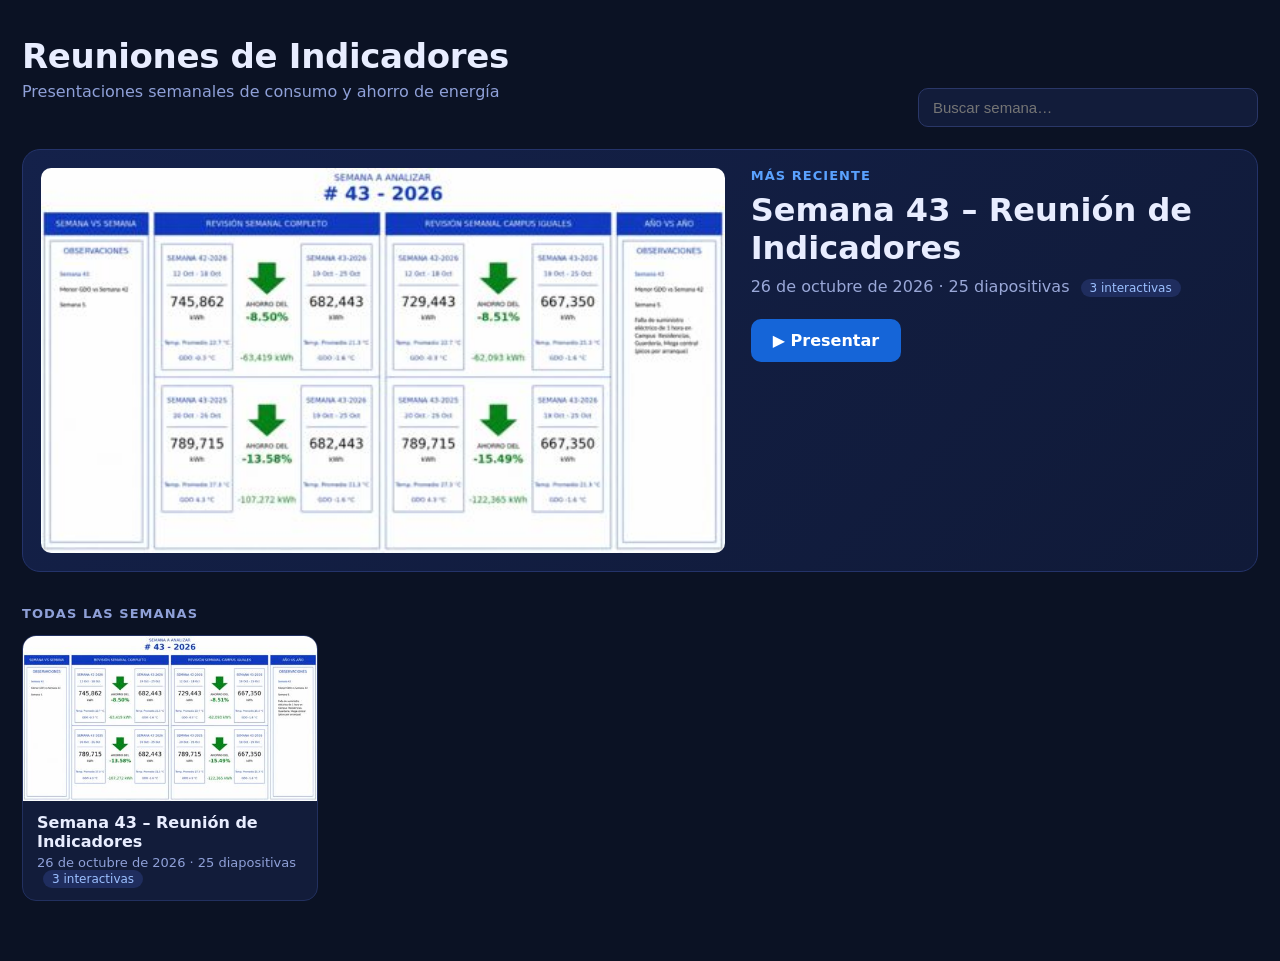
==== commit b905bf96: "Sitio de presentaciones semanales: portal, visor compartido, semana 2026-S43 con 3 gráficas interact" ====
--- a/index.html
+++ b/index.html
@@ -1,60 +1,42 @@
 <!doctype html>
-<html lang="es"><head><meta charset="utf-8">
-<meta name="viewport" content="width=device-width,initial-scale=1">
-<title>Semana 43 – Reunión de Indicadores</title>
+<html lang="es"><head><meta charset="utf-8"><meta name="viewport" content="width=device-width,initial-scale=1">
+<title>Reuniones de Indicadores – Presentaciones semanales</title>
 <style>
 *{box-sizing:border-box}
-html,body{margin:0;height:100%;background:#0d1426;overflow:hidden;font-family:"Segoe UI",system-ui,sans-serif}
-#stage{position:absolute;inset:0 0 44px 0;display:flex;align-items:center;justify-content:center}
-.slide{position:absolute;aspect-ratio:16/9;width:min(100vw,calc((100vh - 44px)*16/9));background:#fff;box-shadow:0 10px 40px rgba(0,0,0,.45);
-  opacity:0;pointer-events:none;transition:opacity .35s}
-.slide.on{opacity:1;pointer-events:auto}
-.slide img,.slide iframe{display:block;width:100%;height:100%;border:0;object-fit:contain}
-.badge{position:absolute;top:10px;right:12px;background:#1565d8;color:#fff;font-size:12px;padding:3px 9px;border-radius:20px;opacity:.85;pointer-events:none}
-#bar{position:absolute;left:0;right:0;bottom:0;height:44px;display:flex;align-items:center;justify-content:center;gap:10px;color:#cfd8f0;font-size:14px}
-#bar button{background:#1b2650;color:#fff;border:1px solid #2f3d70;border-radius:8px;height:30px;min-width:38px;padding:0 10px;cursor:pointer;font-size:15px}
-#bar button:hover{background:#26346b}
-#prog{position:absolute;left:0;bottom:0;height:3px;background:#1565d8;transition:width .3s}
-body.fs #bar{opacity:0;transition:opacity .3s}body.fs #bar:hover{opacity:1}
-body.fs #stage{inset:0}
-body.fs .slide{width:min(100vw,calc(100vh*16/9))}
-</style></head><body>
-<div id="stage"></div>
-<div id="bar"><button id="prev" title="Anterior (←)">‹</button><span id="num"></span><button id="next" title="Siguiente (→)">›</button>
-<button id="full" title="Pantalla completa (F)">⛶ Pantalla completa</button></div>
-<div id="prog"></div>
+body{margin:0;background:#0b1224;color:#e8edff;font-family:"Segoe UI",system-ui,sans-serif}
+.wrap{max-width:1280px;margin:0 auto;padding:36px 22px 60px}
+h1{margin:0;font-size:clamp(24px,3vw,34px);font-weight:800;letter-spacing:-.01em}
+.sub{color:#8fa0d8;margin:6px 0 26px}
+.top{display:flex;flex-wrap:wrap;gap:12px;align-items:flex-end;justify-content:space-between;margin-bottom:22px}
+input{background:#121c3a;border:1px solid #2a3768;color:#fff;border-radius:10px;padding:10px 14px;font-size:15px;width:min(340px,100%)}
+.hero{display:grid;grid-template-columns:1.4fr 1fr;gap:26px;background:linear-gradient(135deg,#14214a,#101a38);border:1px solid #24336a;border-radius:18px;padding:18px;margin-bottom:34px;text-decoration:none;color:inherit}
+.hero img{width:100%;aspect-ratio:16/9;object-fit:cover;border-radius:10px;background:#fff;display:block}
+.hero .k{color:#5aa2ff;font-size:13px;font-weight:700;letter-spacing:.08em;text-transform:uppercase}
+.hero h2{font-size:clamp(22px,2.6vw,32px);margin:8px 0 10px}
+.hero .meta{color:#9aa8d8;margin-bottom:22px}
+.btn{display:inline-block;background:#1565d8;color:#fff;padding:12px 22px;border-radius:10px;font-weight:700;text-decoration:none}
+.hero:hover .btn{background:#2a78ef}
+.grid{display:grid;grid-template-columns:repeat(auto-fill,minmax(260px,1fr));gap:18px}
+.card{background:#121c3a;border:1px solid #22305f;border-radius:14px;overflow:hidden;text-decoration:none;color:inherit;transition:transform .2s,border-color .2s}
+.card:hover{transform:translateY(-3px);border-color:#3c5bb0}
+.card img{width:100%;aspect-ratio:16/9;object-fit:cover;display:block;background:#fff}
+.card .b{padding:12px 14px}
+.card h3{margin:0 0 4px;font-size:16px}
+.card .m{color:#8fa0d8;font-size:13px}
+.pill{display:inline-block;background:#1f2d5e;color:#9cc0ff;border-radius:20px;padding:2px 9px;font-size:12px;margin-left:6px}
+h4{color:#8fa0d8;font-weight:600;font-size:13px;letter-spacing:.08em;text-transform:uppercase;margin:0 0 14px}
+@media (max-width:760px){.hero{grid-template-columns:1fr}}
+</style></head><body><div class="wrap">
+<div class="top"><div><h1>Reuniones de Indicadores</h1><p class="sub">Presentaciones semanales de consumo y ahorro de energía</p></div>
+<input id="q" placeholder="Buscar semana…" aria-label="Buscar semana"></div>
+<div id="hero"></div><h4>Todas las semanas</h4><div class="grid" id="list"></div></div>
 <script>
-const S=[{"img": "img/s01.jpg", "live": null}, {"img": "img/s02.jpg", "live": null}, {"img": "img/s03.jpg", "live": null}, {"img": "img/s04.jpg", "live": null}, {"img": "img/s05.jpg", "live": null}, {"img": "img/s06.jpg", "live": null}, {"img": "img/s07.jpg", "live": null}, {"img": "img/s08.jpg", "live": null}, {"img": "img/s09.jpg", "live": null}, {"img": "img/s10.jpg", "live": null}, {"img": "img/s11.jpg", "live": null}, {"img": "img/s12.jpg", "live": null}, {"img": "img/s13.jpg", "live": null}, {"img": "img/s14.jpg", "live": null}, {"img": "img/s15.jpg", "live": null}, {"img": "img/s16.jpg", "live": null}, {"img": "img/s17.jpg", "live": null}, {"img": "img/s18.jpg", "live": "../cargas-identificadas-s43.html"}, {"img": "img/s19.jpg", "live": null}, {"img": "img/s20.jpg", "live": null}, {"img": "img/s21.jpg", "live": null}, {"img": "img/s22.jpg", "live": "../aumento-ene-sep.html"}, {"img": "img/s23.jpg", "live": "../ahorro-ene-sep.html"}, {"img": "img/s24.jpg", "live": null}, {"img": "img/s25.jpg", "live": null}];
-const stage=document.getElementById("stage"),els=[];
-S.forEach((s,i)=>{const d=document.createElement("div");d.className="slide";
-  if(s.live){d.dataset.live=s.live;d.innerHTML='<img src="'+s.img+'" alt="Diapositiva '+(i+1)+'"><span class="badge">Interactiva</span>'}
-  else d.innerHTML='<img loading="'+(i<2?"eager":"lazy")+'" src="'+s.img+'" alt="Diapositiva '+(i+1)+'">';
-  stage.appendChild(d);els.push(d)});
-let cur=0;
-function hook(fr){try{fr.contentWindow.document.addEventListener("keydown",key)}catch(e){}}
-function go(n){
-  n=Math.max(0,Math.min(S.length-1,n));els[cur].classList.remove("on");cur=n;const d=els[cur];
-  if(d.dataset.live&&!d.querySelector("iframe")){const f=document.createElement("iframe");f.src=d.dataset.live;f.onload=()=>{hook(f);const im=d.querySelector("img");if(im)im.remove()};
-    f.style.position="absolute";f.style.inset="0";d.appendChild(f)}
-  d.classList.add("on");
-  [cur+1,cur+2].forEach(k=>{if(els[k]){const im=els[k].querySelector("img");if(im)im.loading="eager"}});
-  document.getElementById("num").textContent=(cur+1)+" / "+S.length;
-  document.getElementById("prog").style.width=((cur+1)/S.length*100)+"%";
-  history.replaceState(null,"","#"+(cur+1));
-}
-function key(e){
-  if(["ArrowRight","PageDown"," ","Enter"].includes(e.key)){e.preventDefault();go(cur+1)}
-  else if(["ArrowLeft","PageUp","Backspace"].includes(e.key)){e.preventDefault();go(cur-1)}
-  else if(e.key==="Home")go(0);else if(e.key==="End")go(S.length-1);
-  else if(e.key==="f"||e.key==="F")full();
-}
-function full(){if(!document.fullscreenElement)document.documentElement.requestFullscreen().catch(()=>{});else document.exitFullscreen()}
-document.addEventListener("fullscreenchange",()=>document.body.classList.toggle("fs",!!document.fullscreenElement));
-document.addEventListener("keydown",key);
-document.getElementById("prev").onclick=()=>go(cur-1);
-document.getElementById("next").onclick=()=>go(cur+1);
-document.getElementById("full").onclick=full;
-let tx=null;stage.addEventListener("touchstart",e=>tx=e.touches[0].clientX,{passive:true});
-stage.addEventListener("touchend",e=>{if(tx===null)return;const dx=e.changedTouches[0].clientX-tx;if(Math.abs(dx)>50)go(cur+(dx<0?1:-1));tx=null});
-go((parseInt(location.hash.slice(1))||1)-1);
-</script></body></html>+const fmt=f=>{if(!f)return"";const d=new Date(f+"T12:00:00");return d.toLocaleDateString("es-MX",{day:"numeric",month:"long",year:"numeric"})};
+fetch("presentaciones.json",{cache:"no-cache"}).then(r=>r.json()).then(({presentaciones:P})=>{
+  const meta=p=>`${p.diapositivas} diapositivas${p.interactivas?` <span class="pill">${p.interactivas} interactivas</span>`:""}`;
+  const h=P[0];if(h)document.getElementById("hero").outerHTML=`<a class="hero" href="${h.url}"><img src="${h.portada}" alt=""><div><div class="k">Más reciente</div><h2>${h.titulo}</h2><div class="meta">${fmt(h.fecha)} · ${meta(h)}</div><span class="btn">▶ Presentar</span></div></a>`;
+  const L=document.getElementById("list");
+  const draw=q=>{L.innerHTML=P.filter(p=>(p.titulo+" "+p.id).toLowerCase().includes(q)).map(p=>`<a class="card" href="${p.url}"><img loading="lazy" src="${p.portada}" alt=""><div class="b"><h3>${p.titulo}</h3><div class="m">${fmt(p.fecha)} · ${meta(p)}</div></div></a>`).join("")||'<p class="sub">Sin resultados.</p>'};
+  draw("");document.getElementById("q").oninput=e=>draw(e.target.value.toLowerCase().trim());
+});
+</script></body></html>
